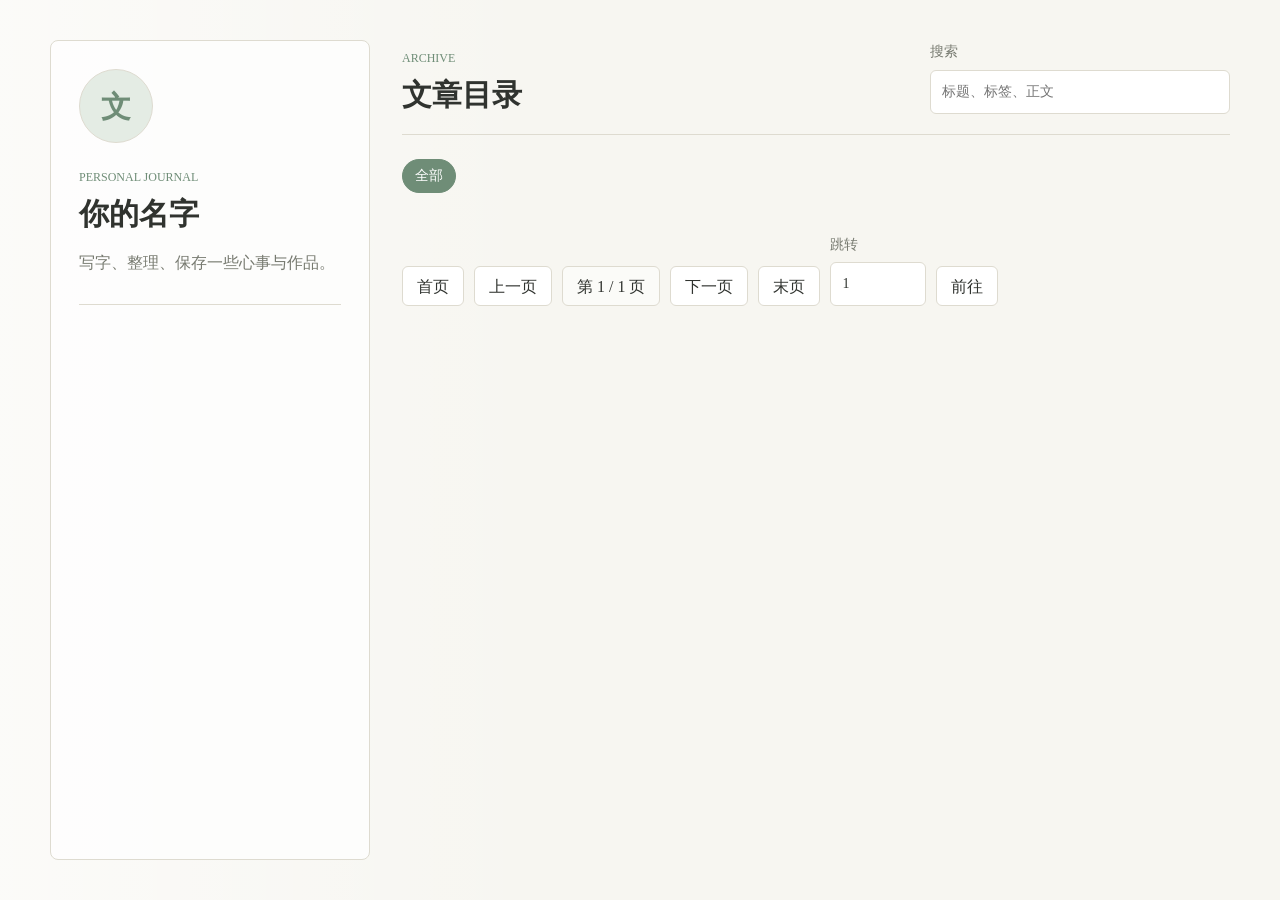
==== index.html @ 1fc36f07 "Fix page loading paths" ====
<!doctype html>
<html lang="zh-CN">
  <head>
    <meta charset="UTF-8" />
    <meta name="viewport" content="width=device-width, initial-scale=1.0" />
    <title>个人文字站</title>
    <meta name="description" content="一个安静、简洁的个人文字博客。" />
    <link rel="stylesheet" href="./assets/styles.css" />
    <link rel="stylesheet" href="./styles.css" />
  </head>
  <body>
    <div class="site-shell">
      <aside class="profile-panel" aria-label="个人简介">
        <div class="avatar" aria-hidden="true">文</div>
        <p class="eyebrow">Personal Journal</p>
        <h1 id="site-title">你的名字</h1>
        <p id="site-tagline" class="tagline">写字、整理、保存一些心事与作品。</p>

        <dl class="profile-list" id="profile-list"></dl>

        <nav class="profile-links" id="profile-links" aria-label="个人链接"></nav>
      </aside>

      <main class="content-panel">
        <header class="topbar">
          <div>
            <p class="eyebrow">Archive</p>
            <h2>文章目录</h2>
          </div>
          <label class="search-box">
            <span>搜索</span>
            <input id="search-input" type="search" placeholder="标题、标签、正文" />
          </label>
        </header>

        <section class="tag-filter" aria-label="标签筛选">
          <button class="tag-filter-button is-active" type="button" data-tag-filter="all">全部</button>
          <div id="tag-filter-list" class="tag-filter-list"></div>
        </section>

        <section id="post-list" class="post-list" aria-live="polite"></section>

        <nav class="pagination" aria-label="分页">
          <button id="first-page" type="button">首页</button>
          <button id="prev-page" type="button">上一页</button>
          <span id="page-info" class="page-info">第 1 / 1 页</span>
          <button id="next-page" type="button">下一页</button>
          <button id="last-page" type="button">末页</button>
          <label class="jump-box">
            <span>跳转</span>
            <input id="page-jump" type="number" min="1" value="1" />
          </label>
          <button id="jump-button" type="button">前往</button>
        </nav>

        <article id="reader" class="reader" hidden>
          <button id="close-reader" class="text-button" type="button">返回目录</button>
          <p id="reader-date" class="eyebrow"></p>
          <h2 id="reader-title"></h2>
          <div id="reader-tags" class="tag-row"></div>
          <div class="reader-actions">
            <button id="like-button" type="button">喜欢 0</button>
          </div>
          <div id="reader-body" class="reader-body"></div>
          <section class="comments">
            <h3>评论</h3>
            <div id="comments-box"></div>
          </section>
        </article>
      </main>
    </div>

    <script src="./site.config.js"></script>
    <script>
      window.__BLOG_APP_LOADED__ = false;
    </script>
    <script src="./assets/app.js"></script>
    <script>
      if (!window.__BLOG_APP_LOADED__) {
        document.write('<script src="./app.js"><\\/script>');
      }
    </script>
  </body>
</html>
---- styles.css ----
:root {
  --background: #f7f6f1;
  --panel: #ffffff;
  --ink: #30332f;
  --muted: #777a70;
  --line: #dedbd0;
  --accent: #6f8d77;
  --accent-soft: #e4ece4;
  color-scheme: light;
}

* {
  box-sizing: border-box;
}

body {
  margin: 0;
  min-height: 100vh;
  background:
    linear-gradient(90deg, rgba(255, 255, 255, 0.55), transparent 42%),
    var(--background);
  color: var(--ink);
  font-family:
    "Noto Serif SC", "Songti SC", "Microsoft YaHei", Georgia, serif;
  line-height: 1.7;
}

button,
input,
textarea {
  font: inherit;
}

button {
  min-height: 40px;
  border: 1px solid var(--line);
  border-radius: 6px;
  background: var(--panel);
  color: var(--ink);
  cursor: pointer;
  transition:
    border-color 160ms ease,
    background 160ms ease,
    transform 160ms ease;
}

button:hover {
  border-color: var(--accent);
  background: var(--accent-soft);
}

button:active {
  transform: translateY(1px);
}

button:disabled {
  cursor: not-allowed;
  opacity: 0.45;
}

a {
  color: var(--accent);
  text-decoration: none;
}

a:hover {
  text-decoration: underline;
}

.site-shell {
  display: grid;
  grid-template-columns: minmax(250px, 320px) minmax(0, 1fr);
  gap: 32px;
  width: min(1180px, calc(100% - 32px));
  margin: 0 auto;
  padding: 40px 0;
}

.profile-panel {
  position: sticky;
  top: 24px;
  align-self: start;
  min-height: calc(100vh - 80px);
  border: 1px solid var(--line);
  border-radius: 8px;
  background: rgba(255, 255, 255, 0.74);
  padding: 28px;
}

.avatar {
  display: grid;
  place-items: center;
  width: 74px;
  height: 74px;
  margin-bottom: 24px;
  border: 1px solid var(--line);
  border-radius: 50%;
  background: var(--accent-soft);
  color: var(--accent);
  font-size: 30px;
  font-weight: 700;
}

.eyebrow {
  margin: 0 0 8px;
  color: var(--accent);
  font-size: 12px;
  letter-spacing: 0;
  text-transform: uppercase;
}

h1,
h2,
h3,
p {
  overflow-wrap: anywhere;
}

h1,
h2,
h3 {
  margin: 0;
  line-height: 1.25;
  font-weight: 600;
}

.profile-panel h1 {
  font-size: 30px;
}

.tagline,
.muted {
  color: var(--muted);
}

.profile-list {
  margin: 28px 0;
  border-top: 1px solid var(--line);
}

.profile-list div {
  display: grid;
  grid-template-columns: 72px 1fr;
  gap: 12px;
  padding: 12px 0;
  border-bottom: 1px solid var(--line);
}

.profile-list dt {
  color: var(--muted);
}

.profile-list dd {
  margin: 0;
}

.profile-links {
  display: flex;
  flex-wrap: wrap;
  gap: 10px;
}

.profile-links a {
  display: inline-flex;
  align-items: center;
  min-height: 36px;
  border: 1px solid var(--line);
  border-radius: 6px;
  padding: 0 12px;
  background: var(--panel);
}

.content-panel {
  min-width: 0;
}

.topbar {
  display: flex;
  align-items: end;
  justify-content: space-between;
  gap: 20px;
  margin-bottom: 24px;
  border-bottom: 1px solid var(--line);
  padding-bottom: 20px;
}

.topbar h2 {
  font-size: 30px;
}

.search-box,
.jump-box,
.form-grid label {
  display: grid;
  gap: 6px;
  color: var(--muted);
  font-size: 14px;
}

.search-box input,
.jump-box input,
.form-grid input,
textarea {
  width: 100%;
  border: 1px solid var(--line);
  border-radius: 6px;
  background: var(--panel);
  color: var(--ink);
  padding: 9px 11px;
}

.search-box {
  width: min(300px, 100%);
}

.post-list {
  display: grid;
  gap: 14px;
}

.tag-filter {
  display: flex;
  flex-wrap: wrap;
  gap: 10px;
  align-items: center;
  margin: 0 0 18px;
}

.tag-filter-list {
  display: flex;
  flex-wrap: wrap;
  gap: 10px;
}

.tag-filter-button {
  min-height: 34px;
  border-radius: 999px;
  padding: 0 12px;
  font-size: 14px;
}

.tag-filter-button.is-active {
  border-color: var(--accent);
  background: var(--accent);
  color: #fff;
}

.post-card {
  display: grid;
  gap: 10px;
  border: 1px solid var(--line);
  border-radius: 8px;
  background: rgba(255, 255, 255, 0.72);
  padding: 20px;
}

.post-card h3 {
  font-size: 22px;
}

.post-card p {
  margin: 0;
}

.post-meta,
.tag-row {
  display: flex;
  flex-wrap: wrap;
  gap: 8px;
  align-items: center;
}

.tag {
  display: inline-flex;
  align-items: center;
  min-height: 26px;
  border: 0;
  border-radius: 999px;
  background: var(--accent-soft);
  color: var(--accent);
  padding: 0 10px;
  font-size: 13px;
}

button.tag {
  cursor: pointer;
}

button.tag:hover {
  border: 0;
  background: var(--accent);
  color: #fff;
}

.pagination {
  display: flex;
  flex-wrap: wrap;
  gap: 10px;
  align-items: end;
  margin: 22px 0 0;
}

.pagination button {
  padding: 0 14px;
}

.page-info {
  min-height: 40px;
  display: inline-flex;
  align-items: center;
  border: 1px solid var(--line);
  border-radius: 6px;
  padding: 0 14px;
  background: rgba(255, 255, 255, 0.55);
}

.jump-box {
  width: 96px;
}

.reader {
  border: 1px solid var(--line);
  border-radius: 8px;
  background: rgba(255, 255, 255, 0.8);
  padding: 28px;
}

.reader h2 {
  margin-bottom: 12px;
  font-size: clamp(28px, 4vw, 44px);
}

.reader-actions {
  display: flex;
  gap: 10px;
  margin: 20px 0;
}

.reader-actions button {
  padding: 0 14px;
}

.text-button {
  min-height: auto;
  margin-bottom: 20px;
  border: 0;
  background: transparent;
  color: var(--accent);
  padding: 0;
}

.reader-body {
  margin-top: 24px;
  font-size: 18px;
}

.reader-body h1,
.reader-body h2,
.reader-body h3 {
  margin-top: 1.4em;
  margin-bottom: 0.55em;
}

.reader-body p,
.reader-body ul,
.reader-body ol,
.reader-body blockquote {
  margin: 0 0 1.15em;
}

.reader-body blockquote {
  border-left: 3px solid var(--accent);
  color: var(--muted);
  padding-left: 16px;
}

.reader-body code {
  border-radius: 4px;
  background: var(--accent-soft);
  padding: 2px 5px;
}

.reader-body img {
  max-width: 100%;
  border-radius: 8px;
}

.work-layout {
  border-top: 1px solid var(--line);
  border-bottom: 1px solid var(--line);
  padding: 24px 0;
}

.chapter-label {
  color: var(--accent);
  font-size: 13px;
  text-transform: uppercase;
}

.comments {
  margin-top: 36px;
  border-top: 1px solid var(--line);
  padding-top: 22px;
}

.admin-shell {
  width: min(920px, calc(100% - 32px));
  margin: 0 auto;
  padding: 40px 0;
}

.admin-panel {
  border: 1px solid var(--line);
  border-radius: 8px;
  background: rgba(255, 255, 255, 0.78);
  padding: 28px;
}

.form-grid {
  display: grid;
  grid-template-columns: repeat(2, minmax(0, 1fr));
  gap: 16px;
  margin: 24px 0;
}

.admin-actions {
  margin-bottom: 24px;
}

.admin-actions button,
.output-panel button {
  padding: 0 16px;
}

.output-panel {
  margin-top: 20px;
  border-top: 1px solid var(--line);
  padding-top: 20px;
}

textarea {
  min-height: 170px;
  resize: vertical;
  font-family: Consolas, "Courier New", monospace;
  font-size: 14px;
}

@media (max-width: 820px) {
  .site-shell {
    grid-template-columns: 1fr;
    gap: 20px;
    padding: 16px 0 28px;
  }

  .profile-panel {
    position: static;
    min-height: auto;
  }

  .topbar {
    align-items: stretch;
    flex-direction: column;
  }

  .form-grid {
    grid-template-columns: 1fr;
  }
}
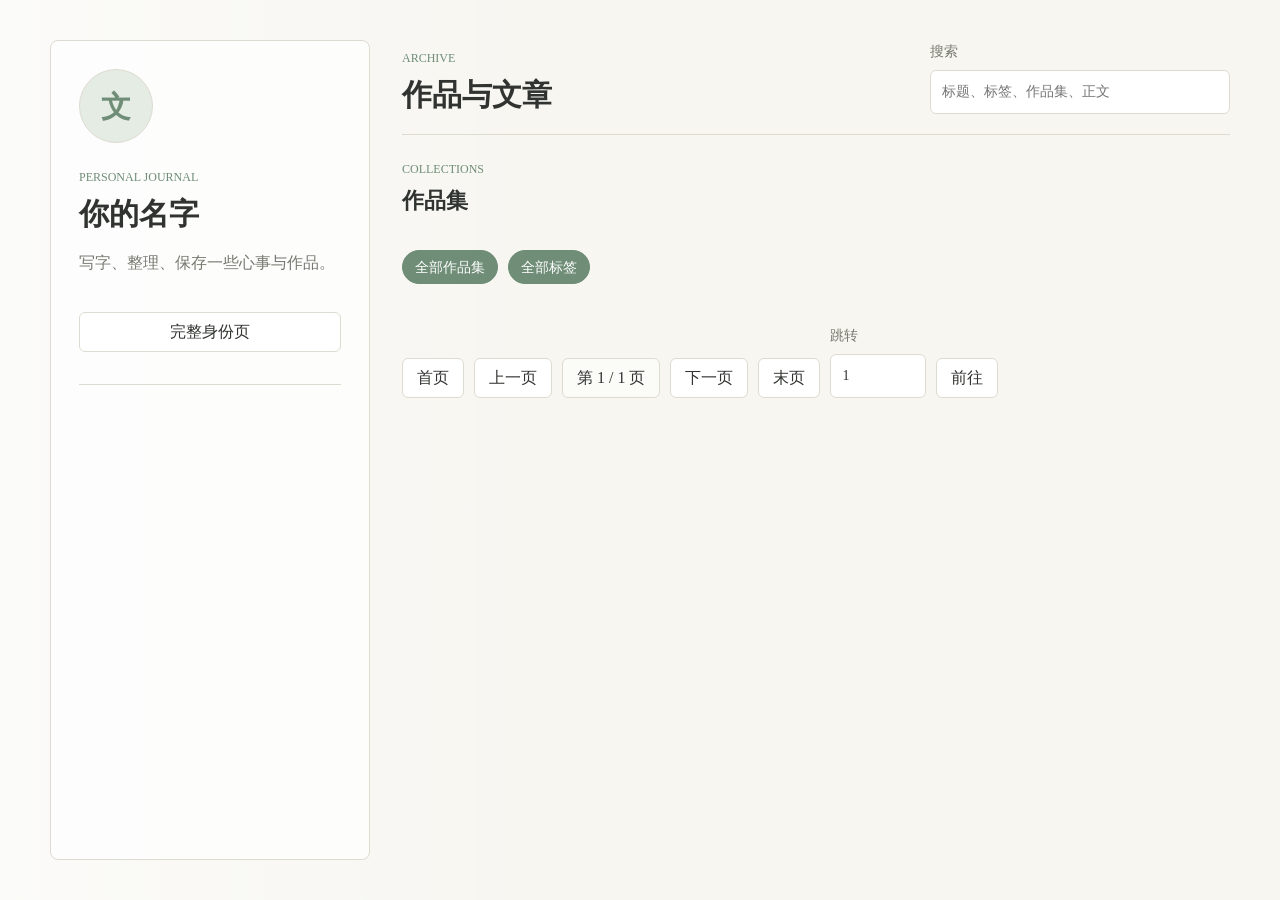
==== commit 1fe2aff4: "Add profile page collections and blog manager" ====
--- a/index.html
+++ b/index.html
@@ -11,74 +11,97 @@
   <body>
     <div class="site-shell">
       <aside class="profile-panel" aria-label="个人简介">
-        <div class="avatar" aria-hidden="true">文</div>
+        <div id="avatar" class="avatar" aria-hidden="true">文</div>
         <p class="eyebrow">Personal Journal</p>
         <h1 id="site-title">你的名字</h1>
         <p id="site-tagline" class="tagline">写字、整理、保存一些心事与作品。</p>
 
+        <button id="open-about" class="wide-button" type="button">完整身份页</button>
         <dl class="profile-list" id="profile-list"></dl>
-
         <nav class="profile-links" id="profile-links" aria-label="个人链接"></nav>
       </aside>
 
       <main class="content-panel">
-        <header class="topbar">
-          <div>
-            <p class="eyebrow">Archive</p>
-            <h2>文章目录</h2>
-          </div>
-          <label class="search-box">
-            <span>搜索</span>
-            <input id="search-input" type="search" placeholder="标题、标签、正文" />
-          </label>
-        </header>
+        <section id="home-view">
+          <header class="topbar">
+            <div>
+              <p class="eyebrow">Archive</p>
+              <h2>作品与文章</h2>
+            </div>
+            <label class="search-box">
+              <span>搜索</span>
+              <input id="search-input" type="search" placeholder="标题、标签、作品集、正文" />
+            </label>
+          </header>
 
-        <section class="tag-filter" aria-label="标签筛选">
-          <button class="tag-filter-button is-active" type="button" data-tag-filter="all">全部</button>
-          <div id="tag-filter-list" class="tag-filter-list"></div>
+          <section class="collections-block" aria-label="作品集">
+            <div class="section-heading">
+              <p class="eyebrow">Collections</p>
+              <h3>作品集</h3>
+            </div>
+            <div id="collection-list" class="collection-list"></div>
+          </section>
+
+          <section class="filter-bar" aria-label="筛选">
+            <button class="tag-filter-button is-active" type="button" data-collection-filter="all">全部作品集</button>
+            <button class="tag-filter-button is-active" type="button" data-tag-filter="all">全部标签</button>
+            <div id="tag-filter-list" class="tag-filter-list"></div>
+          </section>
+
+          <section id="post-list" class="post-list" aria-live="polite"></section>
+
+          <nav class="pagination" aria-label="分页">
+            <button id="first-page" type="button">首页</button>
+            <button id="prev-page" type="button">上一页</button>
+            <span id="page-info" class="page-info">第 1 / 1 页</span>
+            <button id="next-page" type="button">下一页</button>
+            <button id="last-page" type="button">末页</button>
+            <label class="jump-box">
+              <span>跳转</span>
+              <input id="page-jump" type="number" min="1" value="1" />
+            </label>
+            <button id="jump-button" type="button">前往</button>
+          </nav>
         </section>
-
-        <section id="post-list" class="post-list" aria-live="polite"></section>
-
-        <nav class="pagination" aria-label="分页">
-          <button id="first-page" type="button">首页</button>
-          <button id="prev-page" type="button">上一页</button>
-          <span id="page-info" class="page-info">第 1 / 1 页</span>
-          <button id="next-page" type="button">下一页</button>
-          <button id="last-page" type="button">末页</button>
-          <label class="jump-box">
-            <span>跳转</span>
-            <input id="page-jump" type="number" min="1" value="1" />
-          </label>
-          <button id="jump-button" type="button">前往</button>
-        </nav>
 
         <article id="reader" class="reader" hidden>
           <button id="close-reader" class="text-button" type="button">返回目录</button>
           <p id="reader-date" class="eyebrow"></p>
           <h2 id="reader-title"></h2>
-          <div id="reader-tags" class="tag-row"></div>
           <div class="reader-actions">
             <button id="like-button" type="button">喜欢 0</button>
           </div>
           <div id="reader-body" class="reader-body"></div>
+          <footer class="reader-footer">
+            <div>
+              <p class="eyebrow">Collection</p>
+              <div id="reader-collection" class="reader-meta-row"></div>
+            </div>
+            <div>
+              <p class="eyebrow">Tags</p>
+              <div id="reader-tags" class="tag-row"></div>
+            </div>
+          </footer>
           <section class="comments">
             <h3>评论</h3>
             <div id="comments-box"></div>
           </section>
         </article>
+
+        <article id="about-view" class="reader about-view" hidden>
+          <button id="close-about" class="text-button" type="button">返回主页</button>
+          <p class="eyebrow">Identity</p>
+          <h2 id="about-title">关于我</h2>
+          <div id="about-body" class="reader-body"></div>
+          <div class="about-details">
+            <dl class="profile-list" id="about-profile-list"></dl>
+            <nav class="profile-links" id="about-profile-links" aria-label="个人链接"></nav>
+          </div>
+        </article>
       </main>
     </div>
 
     <script src="./site.config.js"></script>
-    <script>
-      window.__BLOG_APP_LOADED__ = false;
-    </script>
-    <script src="./assets/app.js"></script>
-    <script>
-      if (!window.__BLOG_APP_LOADED__) {
-        document.write('<script src="./app.js"><\\/script>');
-      }
-    </script>
+    <script src="./assets/app.js" onerror="this.onerror=null;this.src='./app.js';"></script>
   </body>
 </html>
--- a/styles.css
+++ b/styles.css
@@ -90,6 +90,7 @@
 .avatar {
   display: grid;
   place-items: center;
+  overflow: hidden;
   width: 74px;
   height: 74px;
   margin-bottom: 24px;
@@ -99,6 +100,13 @@
   color: var(--accent);
   font-size: 30px;
   font-weight: 700;
+}
+
+.avatar img,
+.avatar-preview img {
+  width: 100%;
+  height: 100%;
+  object-fit: cover;
 }
 
 .eyebrow {
@@ -170,6 +178,11 @@
   background: var(--panel);
 }
 
+.wide-button {
+  width: 100%;
+  margin: 20px 0 4px;
+}
+
 .content-panel {
   min-width: 0;
 }
@@ -218,6 +231,7 @@
   gap: 14px;
 }
 
+.filter-bar,
 .tag-filter {
   display: flex;
   flex-wrap: wrap;
@@ -230,6 +244,59 @@
   display: flex;
   flex-wrap: wrap;
   gap: 10px;
+}
+
+.collections-block {
+  margin: 0 0 24px;
+}
+
+.section-heading {
+  margin-bottom: 12px;
+}
+
+.section-heading h3 {
+  font-size: 22px;
+}
+
+.collection-list {
+  display: grid;
+  grid-template-columns: repeat(2, minmax(0, 1fr));
+  gap: 12px;
+}
+
+.collection-card {
+  display: grid;
+  min-height: 122px;
+  text-align: left;
+  align-content: start;
+  gap: 8px;
+  border-radius: 8px;
+  padding: 16px;
+}
+
+.collection-card strong {
+  font-size: 19px;
+}
+
+.collection-card span:last-child {
+  color: var(--muted);
+  font-size: 14px;
+}
+
+.collection-card.is-active {
+  border-color: var(--accent);
+  background: var(--accent-soft);
+}
+
+.collection-count {
+  display: inline-grid;
+  place-items: center;
+  width: 30px;
+  height: 30px;
+  border-radius: 999px;
+  background: var(--accent);
+  color: #fff;
+  font-size: 13px;
 }
 
 .tag-filter-button {
@@ -292,6 +359,23 @@
   color: #fff;
 }
 
+.collection-chip {
+  display: inline-flex;
+  align-items: center;
+  min-height: 26px;
+  border: 1px solid var(--line);
+  border-radius: 999px;
+  background: var(--panel);
+  color: var(--accent);
+  padding: 0 10px;
+  font-size: 13px;
+}
+
+.collection-chip:hover {
+  border-color: var(--accent);
+  background: var(--accent-soft);
+}
+
 .pagination {
   display: flex;
   flex-wrap: wrap;
@@ -385,6 +469,24 @@
   border-radius: 8px;
 }
 
+.reader-footer {
+  display: grid;
+  gap: 18px;
+  margin-top: 34px;
+  border-top: 1px solid var(--line);
+  padding-top: 22px;
+}
+
+.reader-meta-row {
+  display: flex;
+  flex-wrap: wrap;
+  gap: 8px;
+}
+
+.about-details {
+  margin-top: 28px;
+}
+
 .work-layout {
   border-top: 1px solid var(--line);
   border-bottom: 1px solid var(--line);
@@ -421,6 +523,91 @@
   grid-template-columns: repeat(2, minmax(0, 1fr));
   gap: 16px;
   margin: 24px 0;
+}
+
+.wide-label {
+  display: grid;
+  gap: 6px;
+  margin: 16px 0;
+  color: var(--muted);
+  font-size: 14px;
+}
+
+select {
+  width: 100%;
+  border: 1px solid var(--line);
+  border-radius: 6px;
+  background: var(--panel);
+  color: var(--ink);
+  padding: 9px 11px;
+}
+
+.admin-tabs {
+  display: flex;
+  flex-wrap: wrap;
+  gap: 10px;
+  margin: 24px 0;
+  border-bottom: 1px solid var(--line);
+  padding-bottom: 14px;
+}
+
+.admin-tabs button {
+  padding: 0 14px;
+}
+
+.admin-tabs button.is-active {
+  border-color: var(--accent);
+  background: var(--accent);
+  color: #fff;
+}
+
+.avatar-preview {
+  display: grid;
+  place-items: center;
+  overflow: hidden;
+  width: 96px;
+  height: 96px;
+  margin: 12px 0 18px;
+  border: 1px solid var(--line);
+  border-radius: 50%;
+  background: var(--accent-soft);
+  color: var(--muted);
+  font-size: 13px;
+  text-align: center;
+}
+
+.post-manage-list {
+  display: grid;
+  gap: 12px;
+  margin: 18px 0;
+}
+
+.manage-row {
+  display: grid;
+  grid-template-columns: minmax(0, 1fr) 180px auto;
+  gap: 12px;
+  align-items: center;
+  border: 1px solid var(--line);
+  border-radius: 8px;
+  background: rgba(255, 255, 255, 0.72);
+  padding: 14px;
+}
+
+.manage-row div {
+  display: grid;
+  gap: 4px;
+}
+
+.manage-row span {
+  color: var(--muted);
+  font-size: 14px;
+}
+
+.delete-check {
+  display: flex;
+  gap: 8px;
+  align-items: center;
+  color: var(--muted);
 }
 
 .admin-actions {
@@ -465,4 +652,9 @@
   .form-grid {
     grid-template-columns: 1fr;
   }
-}
+
+  .collection-list,
+  .manage-row {
+    grid-template-columns: 1fr;
+  }
+}
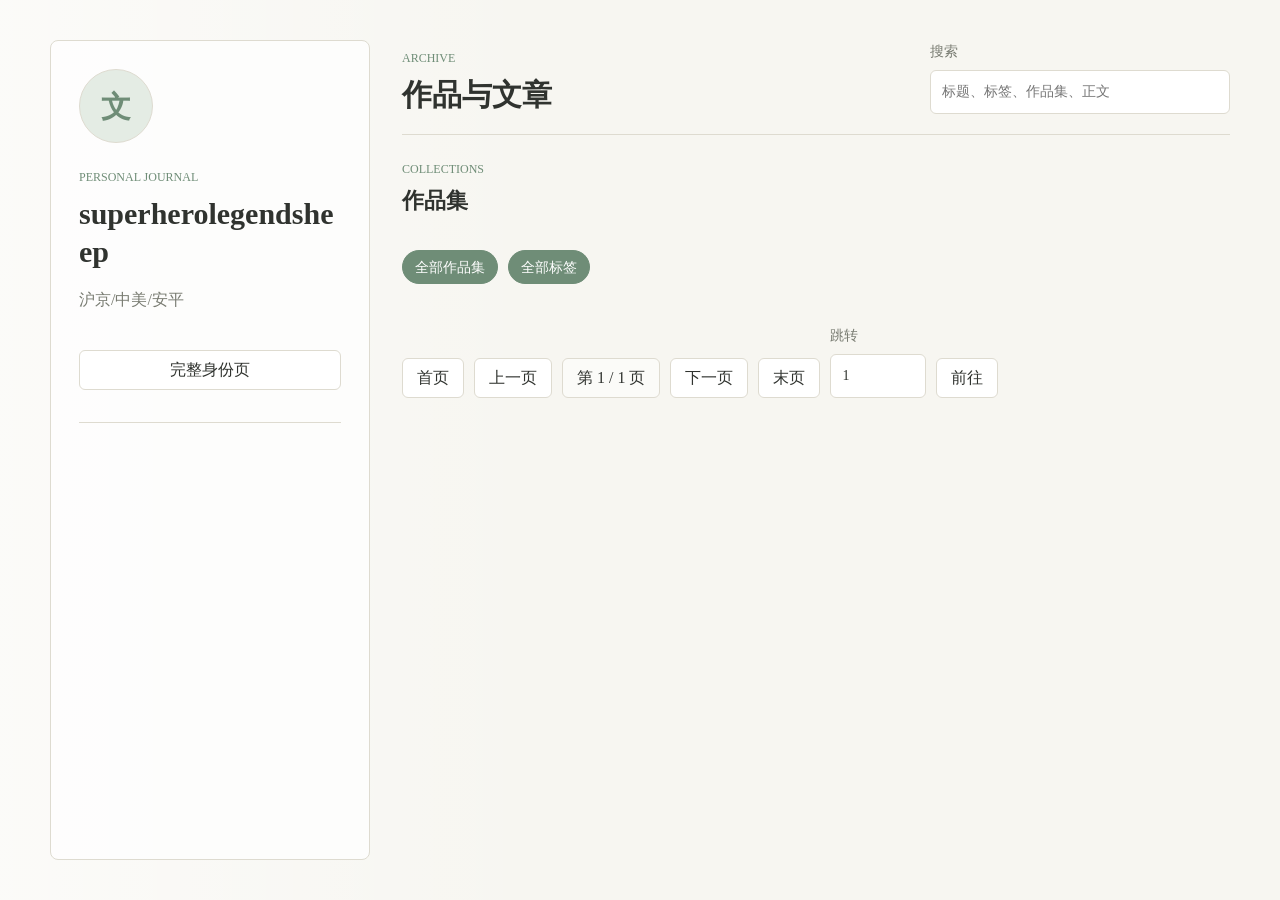
==== commit 694b4701: "Update index.html" ====
--- a/index.html
+++ b/index.html
@@ -3,18 +3,18 @@
   <head>
     <meta charset="UTF-8" />
     <meta name="viewport" content="width=device-width, initial-scale=1.0" />
-    <title>个人文字站</title>
-    <meta name="description" content="一个安静、简洁的个人文字博客。" />
+    <title>superherolegendsheep的存档</title>
+    <meta name="description" content="一个个人存档" />
     <link rel="stylesheet" href="./assets/styles.css" />
     <link rel="stylesheet" href="./styles.css" />
   </head>
   <body>
     <div class="site-shell">
-      <aside class="profile-panel" aria-label="个人简介">
+      <aside class="profile-panel" aria-label="简介">
         <div id="avatar" class="avatar" aria-hidden="true">文</div>
         <p class="eyebrow">Personal Journal</p>
-        <h1 id="site-title">你的名字</h1>
-        <p id="site-tagline" class="tagline">写字、整理、保存一些心事与作品。</p>
+        <h1 id="site-title">superherolegendsheep</h1>
+        <p id="site-tagline" class="tagline">沪京/中美/安平</p>
 
         <button id="open-about" class="wide-button" type="button">完整身份页</button>
         <dl class="profile-list" id="profile-list"></dl>
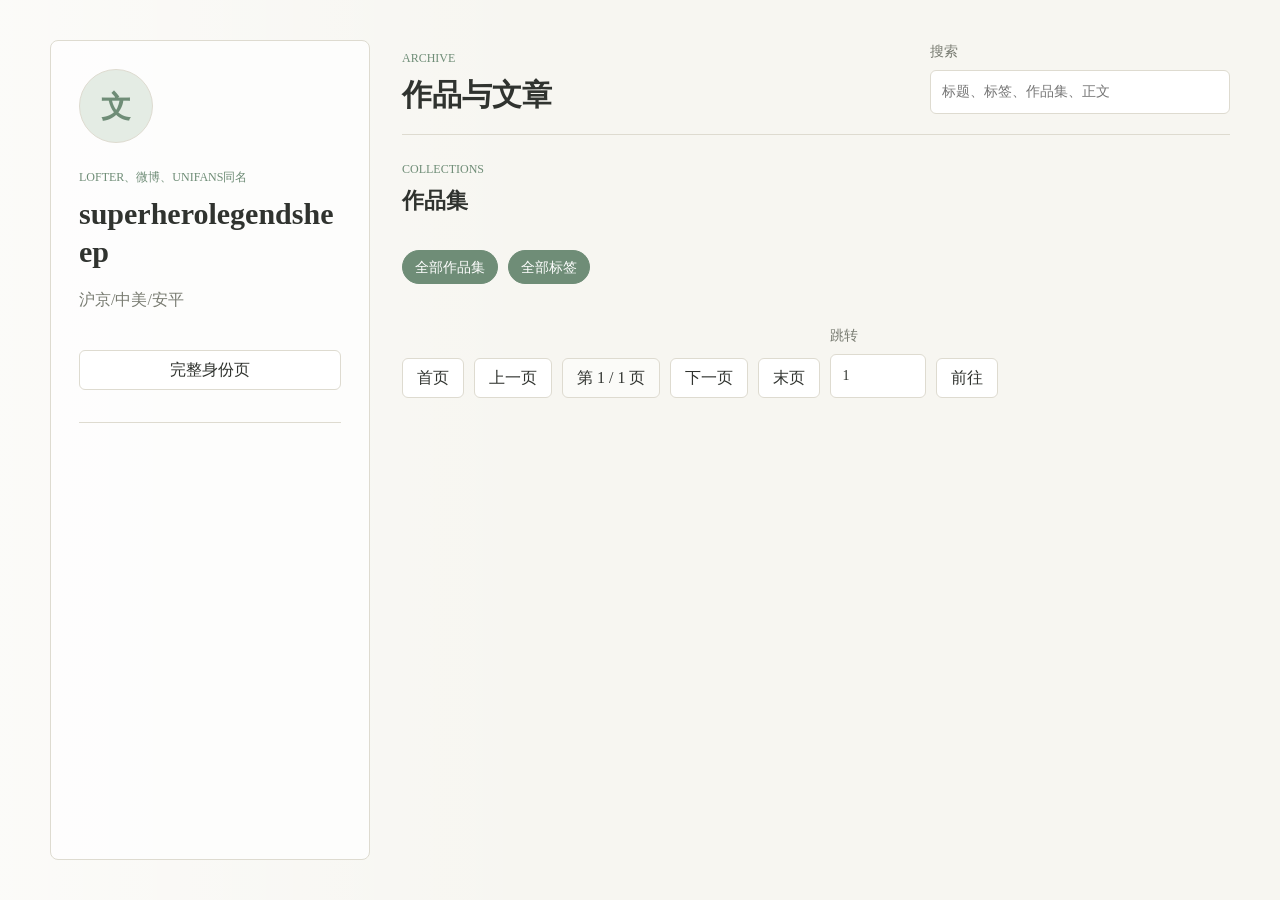
==== commit 4303f0f7: "Update index.html" ====
--- a/index.html
+++ b/index.html
@@ -12,7 +12,7 @@
     <div class="site-shell">
       <aside class="profile-panel" aria-label="简介">
         <div id="avatar" class="avatar" aria-hidden="true">文</div>
-        <p class="eyebrow">Personal Journal</p>
+        <p class="eyebrow">lofter、微博、unifans同名</p>
         <h1 id="site-title">superherolegendsheep</h1>
         <p id="site-tagline" class="tagline">沪京/中美/安平</p>
 
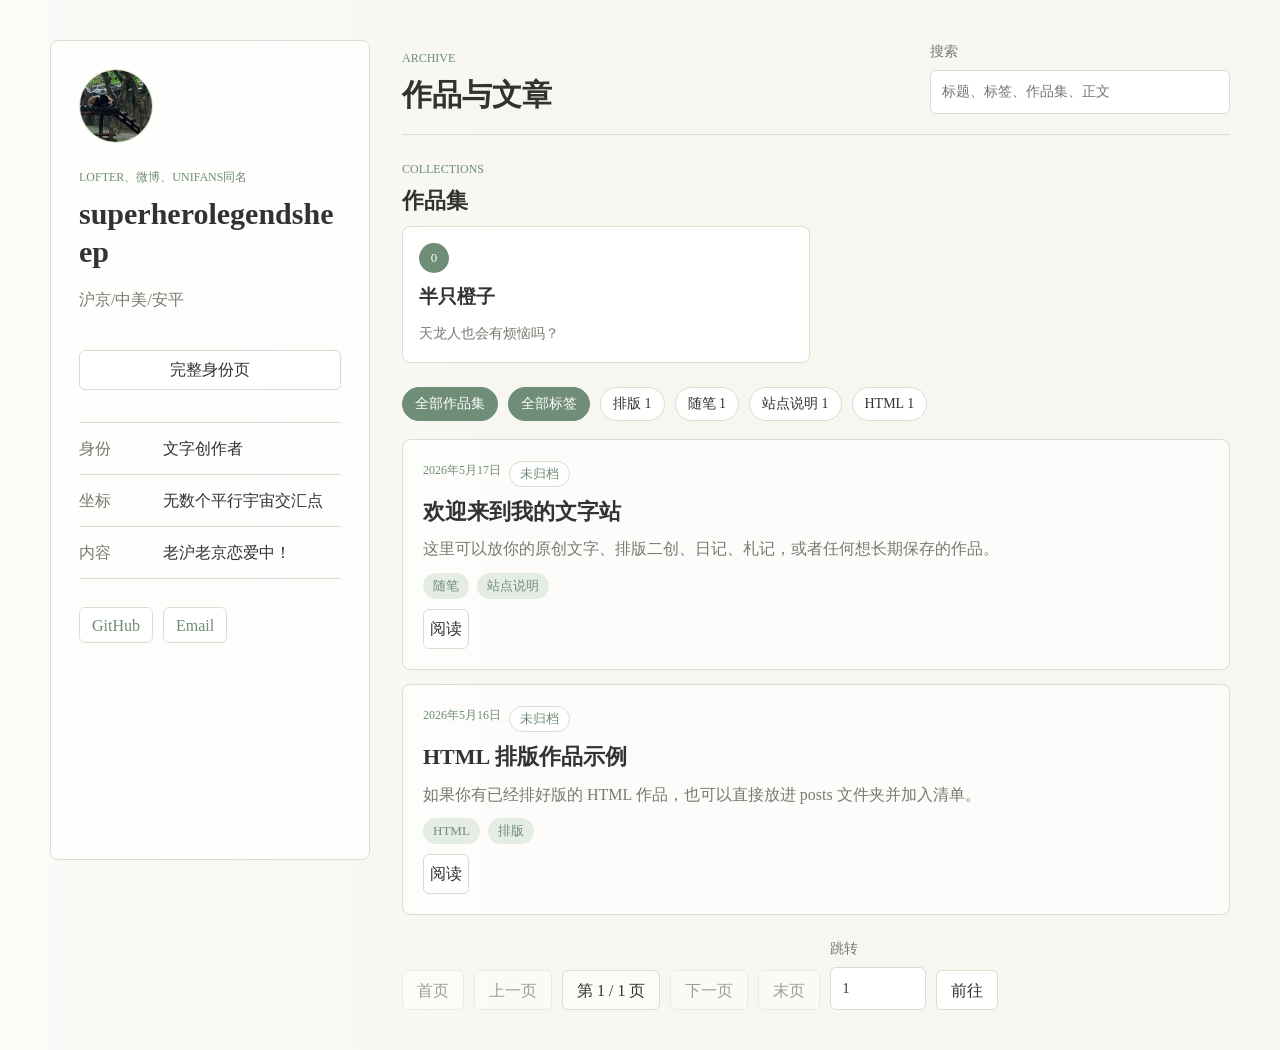
==== commit ef3eaa1b: "Update check" ====
--- a/index.html
+++ b/index.html
@@ -102,6 +102,6 @@
     </div>
 
     <script src="./site.config.js"></script>
-    <script src="./assets/app.js" onerror="this.onerror=null;this.src='./app.js';"></script>
+    <script src="./app.js"></script>
   </body>
 </html>
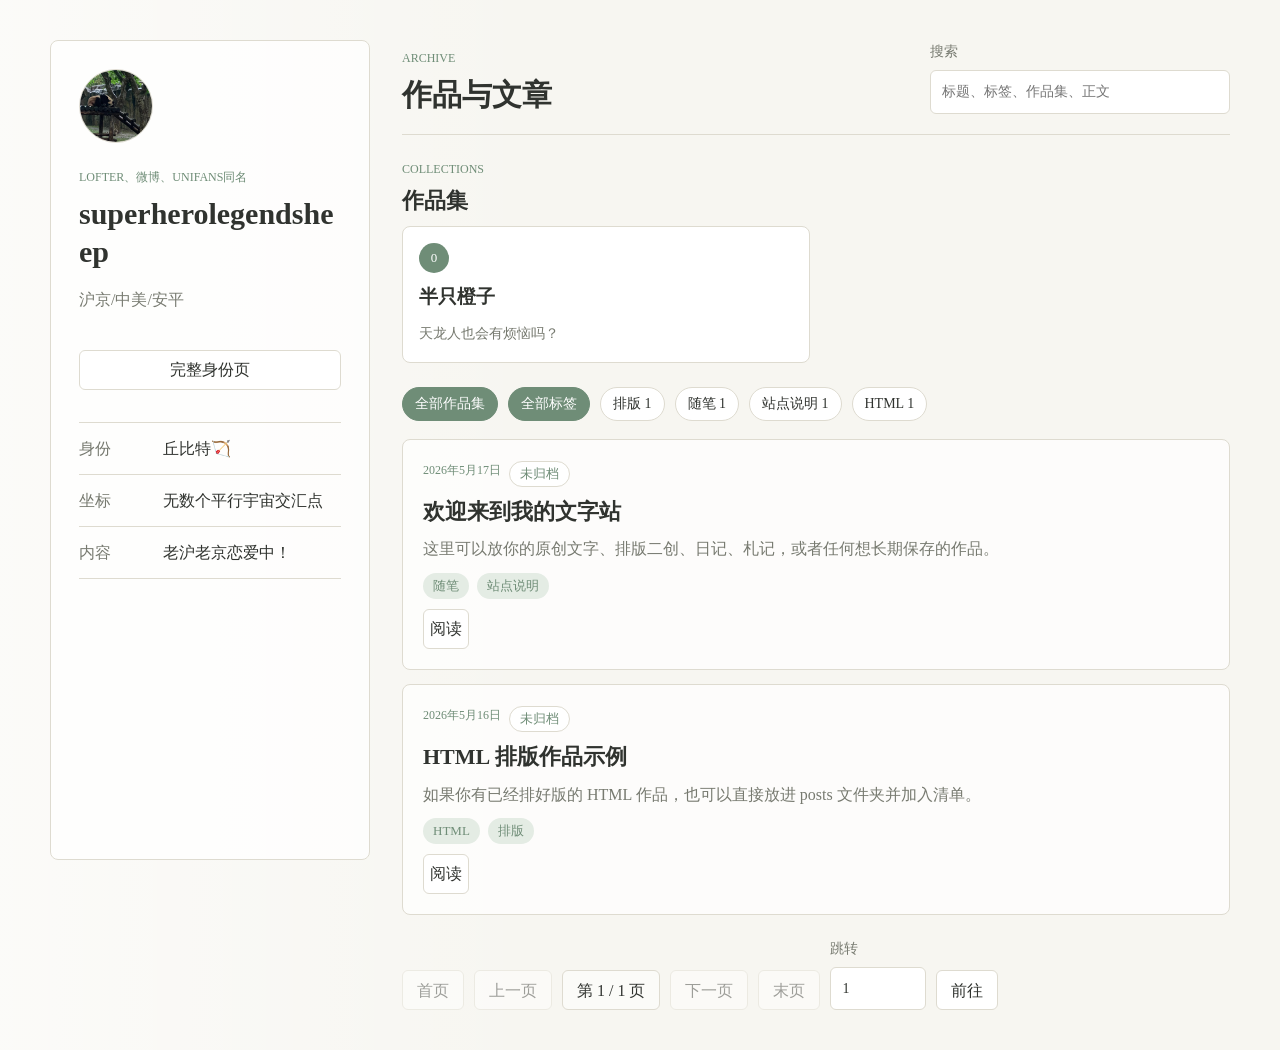
==== commit 27fbd1e3: "Update kudos" ====
--- a/index.html
+++ b/index.html
@@ -4,8 +4,7 @@
     <meta charset="UTF-8" />
     <meta name="viewport" content="width=device-width, initial-scale=1.0" />
     <title>superherolegendsheep的存档</title>
-    <meta name="description" content="一个个人存档" />
-    <link rel="stylesheet" href="./assets/styles.css" />
+    <meta name="description" content="一个个人存档。" />
     <link rel="stylesheet" href="./styles.css" />
   </head>
   <body>
@@ -68,11 +67,11 @@
           <button id="close-reader" class="text-button" type="button">返回目录</button>
           <p id="reader-date" class="eyebrow"></p>
           <h2 id="reader-title"></h2>
-          <div class="reader-actions">
-            <button id="like-button" type="button">喜欢 0</button>
-          </div>
           <div id="reader-body" class="reader-body"></div>
           <footer class="reader-footer">
+            <div class="reader-actions">
+              <button id="like-button" type="button">喜欢 0</button>
+            </div>
             <div>
               <p class="eyebrow">Collection</p>
               <div id="reader-collection" class="reader-meta-row"></div>
@@ -89,14 +88,9 @@
         </article>
 
         <article id="about-view" class="reader about-view" hidden>
-          <button id="close-about" class="text-button" type="button">返回主页</button>
           <p class="eyebrow">Identity</p>
           <h2 id="about-title">关于我</h2>
           <div id="about-body" class="reader-body"></div>
-          <div class="about-details">
-            <dl class="profile-list" id="about-profile-list"></dl>
-            <nav class="profile-links" id="about-profile-links" aria-label="个人链接"></nav>
-          </div>
         </article>
       </main>
     </div>
--- a/styles.css
+++ b/styles.css
@@ -610,6 +610,18 @@
   color: var(--muted);
 }
 
+.github-output {
+  min-height: 120px;
+  white-space: pre-wrap;
+  border: 1px solid var(--line);
+  border-radius: 8px;
+  background: rgba(255, 255, 255, 0.72);
+  color: var(--ink);
+  padding: 14px;
+  font-family: Consolas, "Courier New", monospace;
+  font-size: 14px;
+}
+
 .admin-actions {
   margin-bottom: 24px;
 }
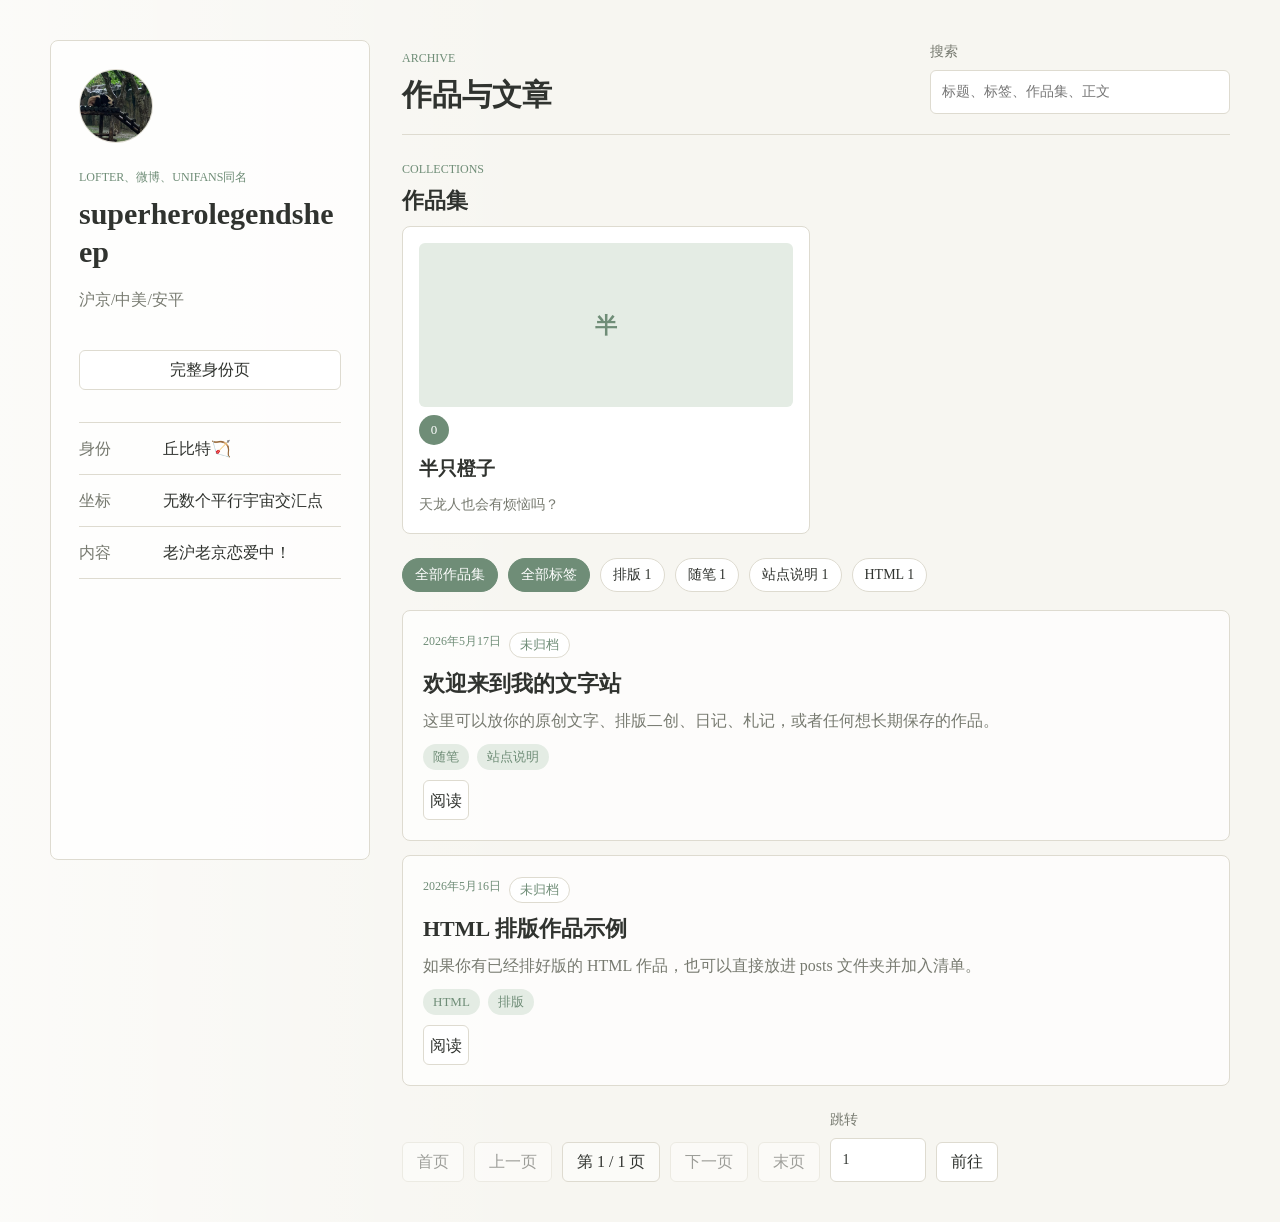
==== commit bff749b1: "Update collections" ====
--- a/index.html
+++ b/index.html
@@ -84,6 +84,25 @@
           <section class="comments">
             <h3>评论</h3>
             <div id="comments-box"></div>
+            <form id="custom-comment-form" class="comment-form">
+              <label>
+                昵称
+                <input id="comment-name" type="text" placeholder="可以填写笔名" />
+              </label>
+              <label>
+                引用范围
+                <input id="comment-quote" type="text" placeholder="可不引用；例如：第 3 段 / 某一句 / 章节名" />
+              </label>
+              <label>
+                评论内容
+                <textarea id="comment-body" placeholder="写下你的评论"></textarea>
+              </label>
+              <div class="comment-actions">
+                <button id="send-comment-email" type="button">用邮件发送</button>
+                <button id="send-comment-github" type="button">发送到 GitHub</button>
+              </div>
+              <p id="comment-help" class="muted"></p>
+            </form>
           </section>
         </article>
 
@@ -91,6 +110,13 @@
           <p class="eyebrow">Identity</p>
           <h2 id="about-title">关于我</h2>
           <div id="about-body" class="reader-body"></div>
+          <section class="collections-block about-collections" aria-label="关于页作品集">
+            <div class="section-heading">
+              <p class="eyebrow">Collections</p>
+              <h3>作品集</h3>
+            </div>
+            <div id="about-collection-list" class="collection-list"></div>
+          </section>
         </article>
       </main>
     </div>
--- a/styles.css
+++ b/styles.css
@@ -274,6 +274,29 @@
   padding: 16px;
 }
 
+.collection-cover {
+  display: block;
+  overflow: hidden;
+  width: 100%;
+  aspect-ratio: 16 / 7;
+  border-radius: 6px;
+  background: var(--accent-soft);
+}
+
+.collection-cover img {
+  width: 100%;
+  height: 100%;
+  object-fit: cover;
+}
+
+.collection-cover-empty {
+  display: grid;
+  place-items: center;
+  color: var(--accent);
+  font-size: 22px;
+  font-weight: 700;
+}
+
 .collection-card strong {
   font-size: 19px;
 }
@@ -452,6 +475,14 @@
   margin: 0 0 1.15em;
 }
 
+.about-view .reader-body {
+  line-height: 1.72;
+}
+
+.about-view .reader-body p {
+  margin: 0 0 0.32em;
+}
+
 .reader-body blockquote {
   border-left: 3px solid var(--accent);
   color: var(--muted);
@@ -487,6 +518,12 @@
   margin-top: 28px;
 }
 
+.about-collections {
+  margin-top: 34px;
+  border-top: 1px solid var(--line);
+  padding-top: 22px;
+}
+
 .work-layout {
   border-top: 1px solid var(--line);
   border-bottom: 1px solid var(--line);
@@ -503,6 +540,43 @@
   margin-top: 36px;
   border-top: 1px solid var(--line);
   padding-top: 22px;
+}
+
+.comment-form {
+  display: grid;
+  gap: 14px;
+  margin-top: 18px;
+}
+
+.comment-form label {
+  display: grid;
+  gap: 6px;
+  color: var(--muted);
+  font-size: 14px;
+}
+
+.comment-form input,
+.comment-form textarea {
+  width: 100%;
+  border: 1px solid var(--line);
+  border-radius: 6px;
+  background: var(--panel);
+  color: var(--ink);
+  padding: 9px 11px;
+}
+
+.comment-form textarea {
+  min-height: 120px;
+}
+
+.comment-actions {
+  display: flex;
+  flex-wrap: wrap;
+  gap: 10px;
+}
+
+.comment-actions button {
+  padding: 0 14px;
 }
 
 .admin-shell {
@@ -591,6 +665,37 @@
   border-radius: 8px;
   background: rgba(255, 255, 255, 0.72);
   padding: 14px;
+}
+
+.collection-manage-row {
+  grid-template-columns: minmax(0, 1fr);
+}
+
+.collection-cover-preview {
+  display: grid;
+  place-items: center;
+  overflow: hidden;
+  width: 160px;
+  aspect-ratio: 16 / 9;
+  border: 1px solid var(--line);
+  border-radius: 8px;
+  background: var(--accent-soft);
+  color: var(--muted);
+  font-size: 13px;
+}
+
+.collection-cover-preview img {
+  width: 100%;
+  height: 100%;
+  object-fit: cover;
+}
+
+.post-preview {
+  min-height: 120px;
+  border: 1px solid var(--line);
+  border-radius: 8px;
+  background: rgba(255, 255, 255, 0.72);
+  padding: 18px;
 }
 
 .manage-row div {
